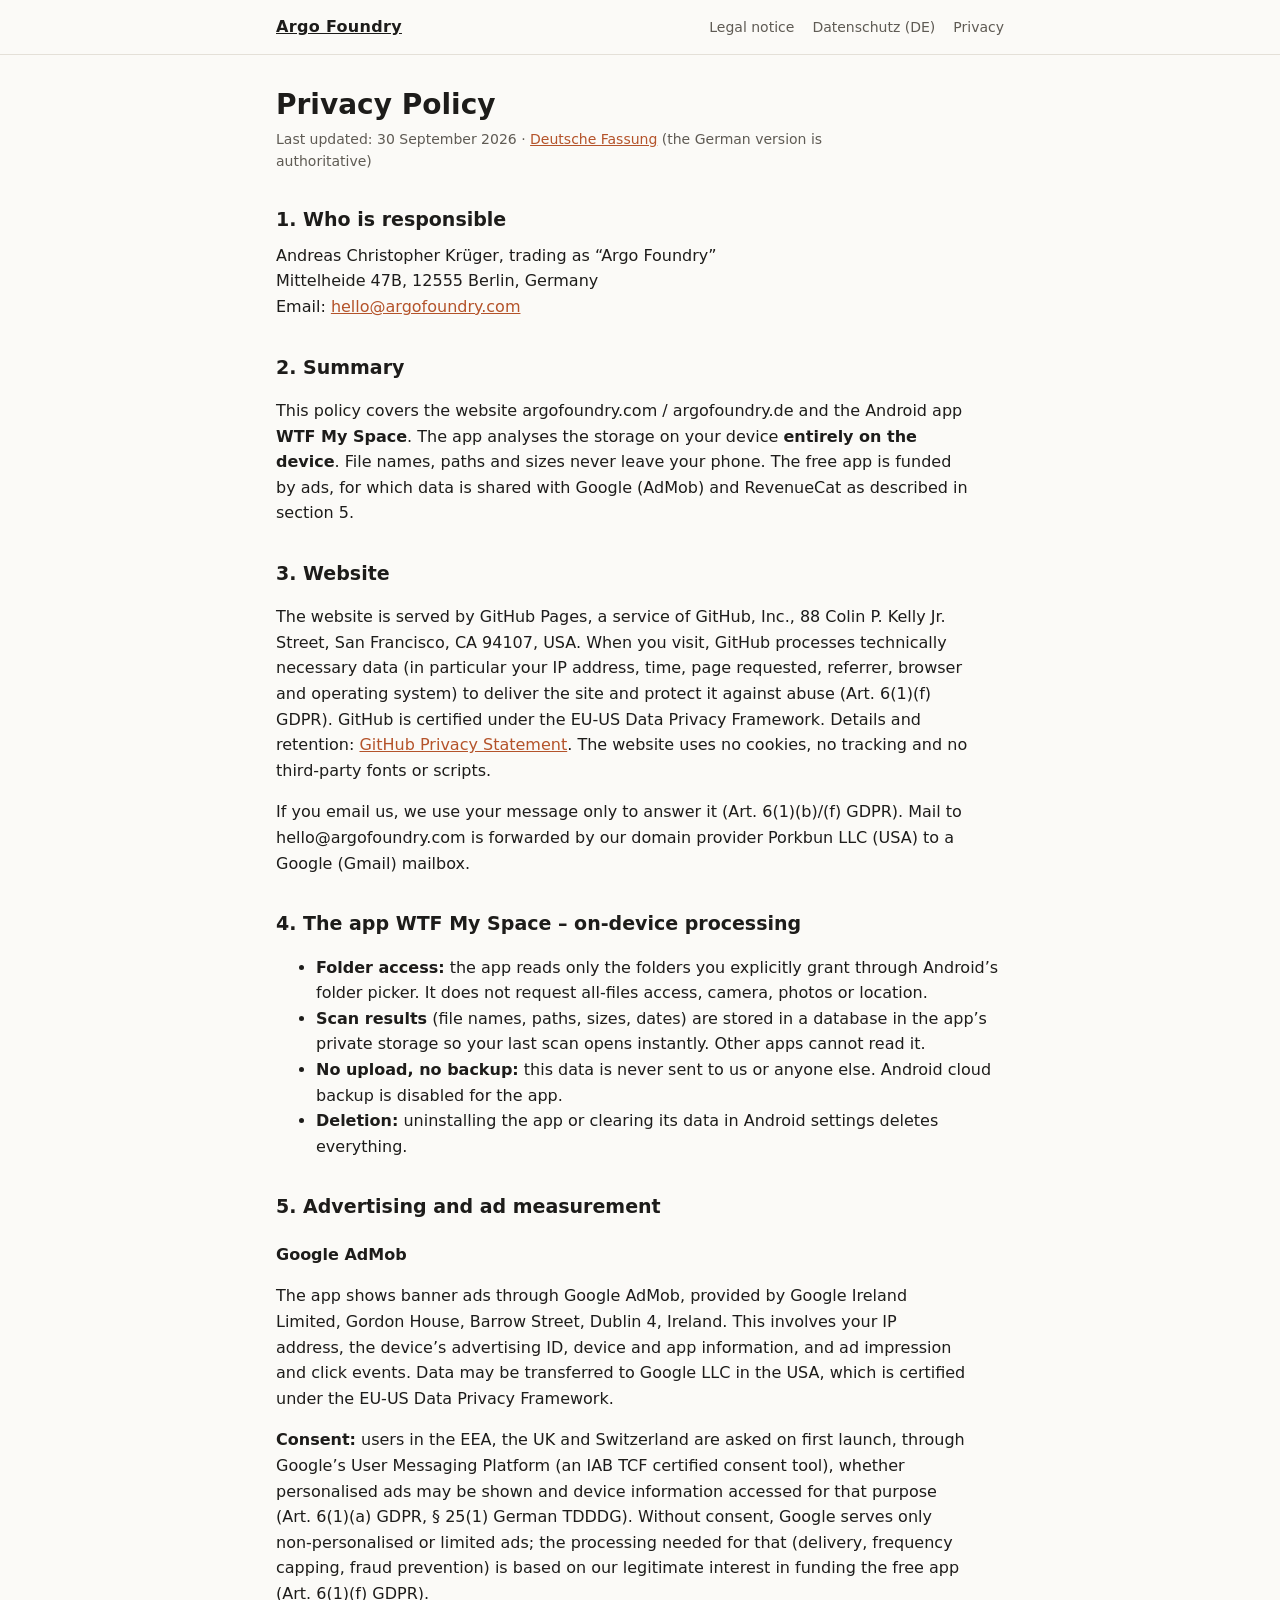
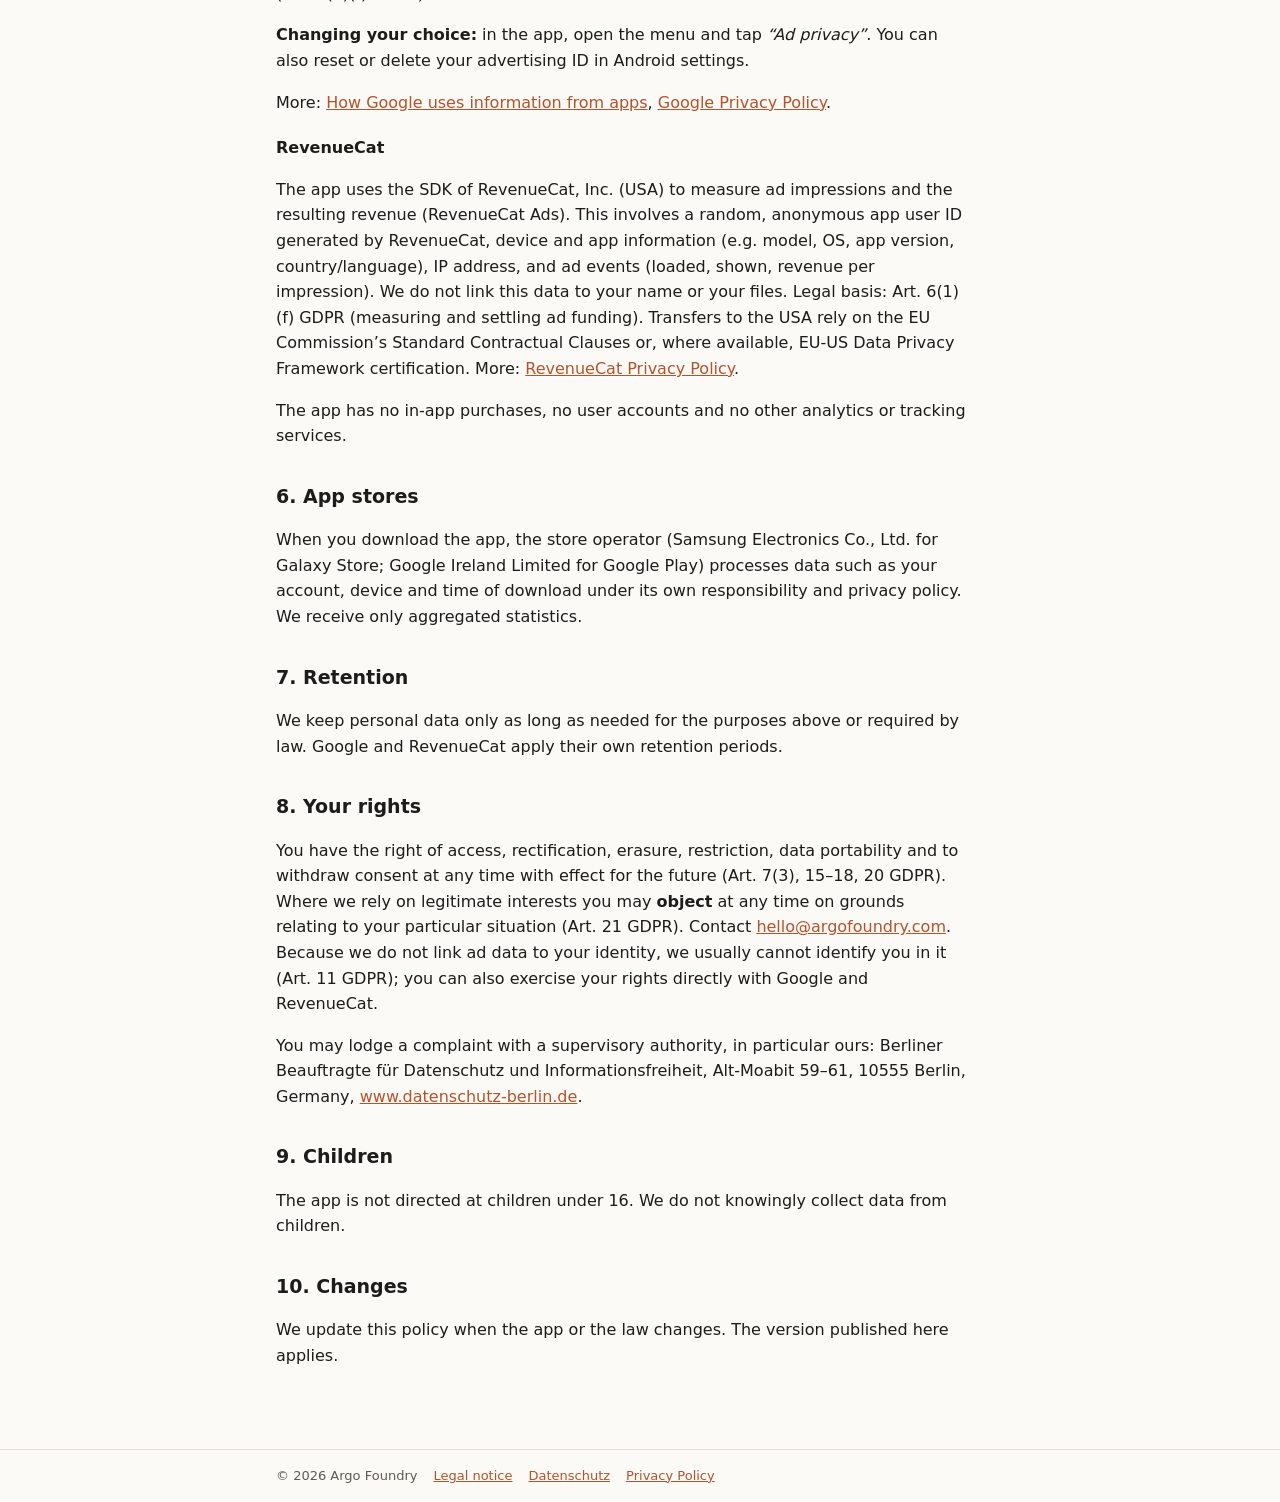
==== privacy.html @ 35dfd32a "Argo Foundry site: home, Impressum, Datenschutz, Privacy" ====
<!doctype html>
<html lang="en">
<head>
<meta charset="utf-8">
<meta name="viewport" content="width=device-width, initial-scale=1">
<title>Privacy Policy – Argo Foundry</title>
<link rel="stylesheet" href="style.css">
</head>
<body>
<header class="site"><nav>
  <a class="brand" href="index.html">Argo Foundry</a>
  <a href="impressum.html">Legal notice</a>
  <a href="datenschutz.html">Datenschutz (DE)</a>
  <a href="privacy.html">Privacy</a>
</nav></header>
<main>
<h1>Privacy Policy</h1>
<p class="meta">Last updated: 30 September 2026 · <a href="datenschutz.html">Deutsche Fassung</a> (the German version is authoritative)</p>

<h2>1. Who is responsible</h2>
<address>
Andreas Christopher Krüger, trading as “Argo Foundry”<br>
Mittelheide 47B, 12555 Berlin, Germany<br>
Email: <a href="mailto:hello@argofoundry.com">hello@argofoundry.com</a>
</address>

<h2>2. Summary</h2>
<p>This policy covers the website argofoundry.com / argofoundry.de and the Android app <strong>WTF My Space</strong>. The app analyses the storage on your device <strong>entirely on the device</strong>. File names, paths and sizes never leave your phone. The free app is funded by ads, for which data is shared with Google (AdMob) and RevenueCat as described in section 5.</p>

<h2>3. Website</h2>
<p>The website is served by GitHub Pages, a service of GitHub, Inc., 88 Colin P. Kelly Jr. Street, San Francisco, CA 94107, USA. When you visit, GitHub processes technically necessary data (in particular your IP address, time, page requested, referrer, browser and operating system) to deliver the site and protect it against abuse (Art. 6(1)(f) GDPR). GitHub is certified under the EU-US Data Privacy Framework. Details and retention: <a href="https://docs.github.com/en/site-policy/privacy-policies/github-general-privacy-statement">GitHub Privacy Statement</a>. The website uses no cookies, no tracking and no third-party fonts or scripts.</p>
<p>If you email us, we use your message only to answer it (Art. 6(1)(b)/(f) GDPR). Mail to hello@argofoundry.com is forwarded by our domain provider Porkbun LLC (USA) to a Google (Gmail) mailbox.</p>

<h2>4. The app WTF My Space – on-device processing</h2>
<ul>
  <li><strong>Folder access:</strong> the app reads only the folders you explicitly grant through Android’s folder picker. It does not request all-files access, camera, photos or location.</li>
  <li><strong>Scan results</strong> (file names, paths, sizes, dates) are stored in a database in the app’s private storage so your last scan opens instantly. Other apps cannot read it.</li>
  <li><strong>No upload, no backup:</strong> this data is never sent to us or anyone else. Android cloud backup is disabled for the app.</li>
  <li><strong>Deletion:</strong> uninstalling the app or clearing its data in Android settings deletes everything.</li>
</ul>

<h2>5. Advertising and ad measurement</h2>
<h3>Google AdMob</h3>
<p>The app shows banner ads through Google AdMob, provided by Google Ireland Limited, Gordon House, Barrow Street, Dublin 4, Ireland. This involves your IP address, the device’s advertising ID, device and app information, and ad impression and click events. Data may be transferred to Google LLC in the USA, which is certified under the EU-US Data Privacy Framework.</p>
<p><strong>Consent:</strong> users in the EEA, the UK and Switzerland are asked on first launch, through Google’s User Messaging Platform (an IAB TCF certified consent tool), whether personalised ads may be shown and device information accessed for that purpose (Art. 6(1)(a) GDPR, § 25(1) German TDDDG). Without consent, Google serves only non-personalised or limited ads; the processing needed for that (delivery, frequency capping, fraud prevention) is based on our legitimate interest in funding the free app (Art. 6(1)(f) GDPR).</p>
<p><strong>Changing your choice:</strong> in the app, open the menu and tap <em>“Ad privacy”</em>. You can also reset or delete your advertising ID in Android settings.</p>
<p>More: <a href="https://policies.google.com/technologies/partner-sites">How Google uses information from apps</a>, <a href="https://policies.google.com/privacy">Google Privacy Policy</a>.</p>

<h3>RevenueCat</h3>
<p>The app uses the SDK of RevenueCat, Inc. (USA) to measure ad impressions and the resulting revenue (RevenueCat Ads). This involves a random, anonymous app user ID generated by RevenueCat, device and app information (e.g. model, OS, app version, country/language), IP address, and ad events (loaded, shown, revenue per impression). We do not link this data to your name or your files. Legal basis: Art. 6(1)(f) GDPR (measuring and settling ad funding). Transfers to the USA rely on the EU Commission’s Standard Contractual Clauses or, where available, EU-US Data Privacy Framework certification. More: <a href="https://www.revenuecat.com/privacy">RevenueCat Privacy Policy</a>.</p>
<p>The app has no in-app purchases, no user accounts and no other analytics or tracking services.</p>

<h2>6. App stores</h2>
<p>When you download the app, the store operator (Samsung Electronics Co., Ltd. for Galaxy Store; Google Ireland Limited for Google Play) processes data such as your account, device and time of download under its own responsibility and privacy policy. We receive only aggregated statistics.</p>

<h2>7. Retention</h2>
<p>We keep personal data only as long as needed for the purposes above or required by law. Google and RevenueCat apply their own retention periods.</p>

<h2>8. Your rights</h2>
<p>You have the right of access, rectification, erasure, restriction, data portability and to withdraw consent at any time with effect for the future (Art. 7(3), 15–18, 20 GDPR). Where we rely on legitimate interests you may <strong>object</strong> at any time on grounds relating to your particular situation (Art. 21 GDPR). Contact <a href="mailto:hello@argofoundry.com">hello@argofoundry.com</a>. Because we do not link ad data to your identity, we usually cannot identify you in it (Art. 11 GDPR); you can also exercise your rights directly with Google and RevenueCat.</p>
<p>You may lodge a complaint with a supervisory authority, in particular ours: Berliner Beauftragte für Datenschutz und Informationsfreiheit, Alt-Moabit 59–61, 10555 Berlin, Germany, <a href="https://www.datenschutz-berlin.de">www.datenschutz-berlin.de</a>.</p>

<h2>9. Children</h2>
<p>The app is not directed at children under 16. We do not knowingly collect data from children.</p>

<h2>10. Changes</h2>
<p>We update this policy when the app or the law changes. The version published here applies.</p>
</main>
<footer class="site"><div>
  <span>© 2026 Argo Foundry</span>
  <a href="impressum.html">Legal notice</a>
  <a href="datenschutz.html">Datenschutz</a>
  <a href="privacy.html">Privacy Policy</a>
</div></footer>
</body>
</html>
---- style.css ----
:root {
  --bg: #fbfaf7;
  --fg: #1d1c1a;
  --muted: #5f5b54;
  --line: #e4e0d8;
  --accent: #b4532a;
  color-scheme: light dark;
}
@media (prefers-color-scheme: dark) {
  :root {
    --bg: #151412;
    --fg: #ece9e3;
    --muted: #a39e95;
    --line: #2d2b27;
    --accent: #e8875c;
  }
}
* { box-sizing: border-box; }
html { -webkit-text-size-adjust: 100%; }
body {
  margin: 0;
  background: var(--bg);
  color: var(--fg);
  font: 16px/1.6 system-ui, -apple-system, "Segoe UI", Roboto, sans-serif;
}
main { max-width: 760px; margin: 0 auto; padding: 32px 16px 64px; }
header.site { border-bottom: 1px solid var(--line); }
header.site nav {
  max-width: 760px; margin: 0 auto; padding: 14px 16px;
  display: flex; gap: 18px; flex-wrap: wrap; align-items: baseline;
}
header.site .brand { font-weight: 700; letter-spacing: .02em; margin-right: auto; color: var(--fg); }
a { color: var(--accent); }
header.site a:not(.brand) { color: var(--muted); text-decoration: none; font-size: 14px; }
header.site a:hover { text-decoration: underline; }
h1 { font-size: 28px; line-height: 1.25; margin: 0 0 6px; }
h2 { font-size: 19px; margin: 32px 0 8px; }
h3 { font-size: 16px; margin: 20px 0 6px; }
p, li { max-width: 68ch; }
.meta { color: var(--muted); font-size: 14px; margin: 0 0 24px; }
address { font-style: normal; }
table { border-collapse: collapse; width: 100%; font-size: 14px; margin: 8px 0 16px; }
th, td { text-align: left; vertical-align: top; padding: 8px 10px; border-bottom: 1px solid var(--line); }
th { color: var(--muted); font-weight: 600; }
.table-wrap { overflow-x: auto; }
footer.site { border-top: 1px solid var(--line); color: var(--muted); font-size: 13px; }
footer.site div { max-width: 760px; margin: 0 auto; padding: 16px; display: flex; gap: 16px; flex-wrap: wrap; }
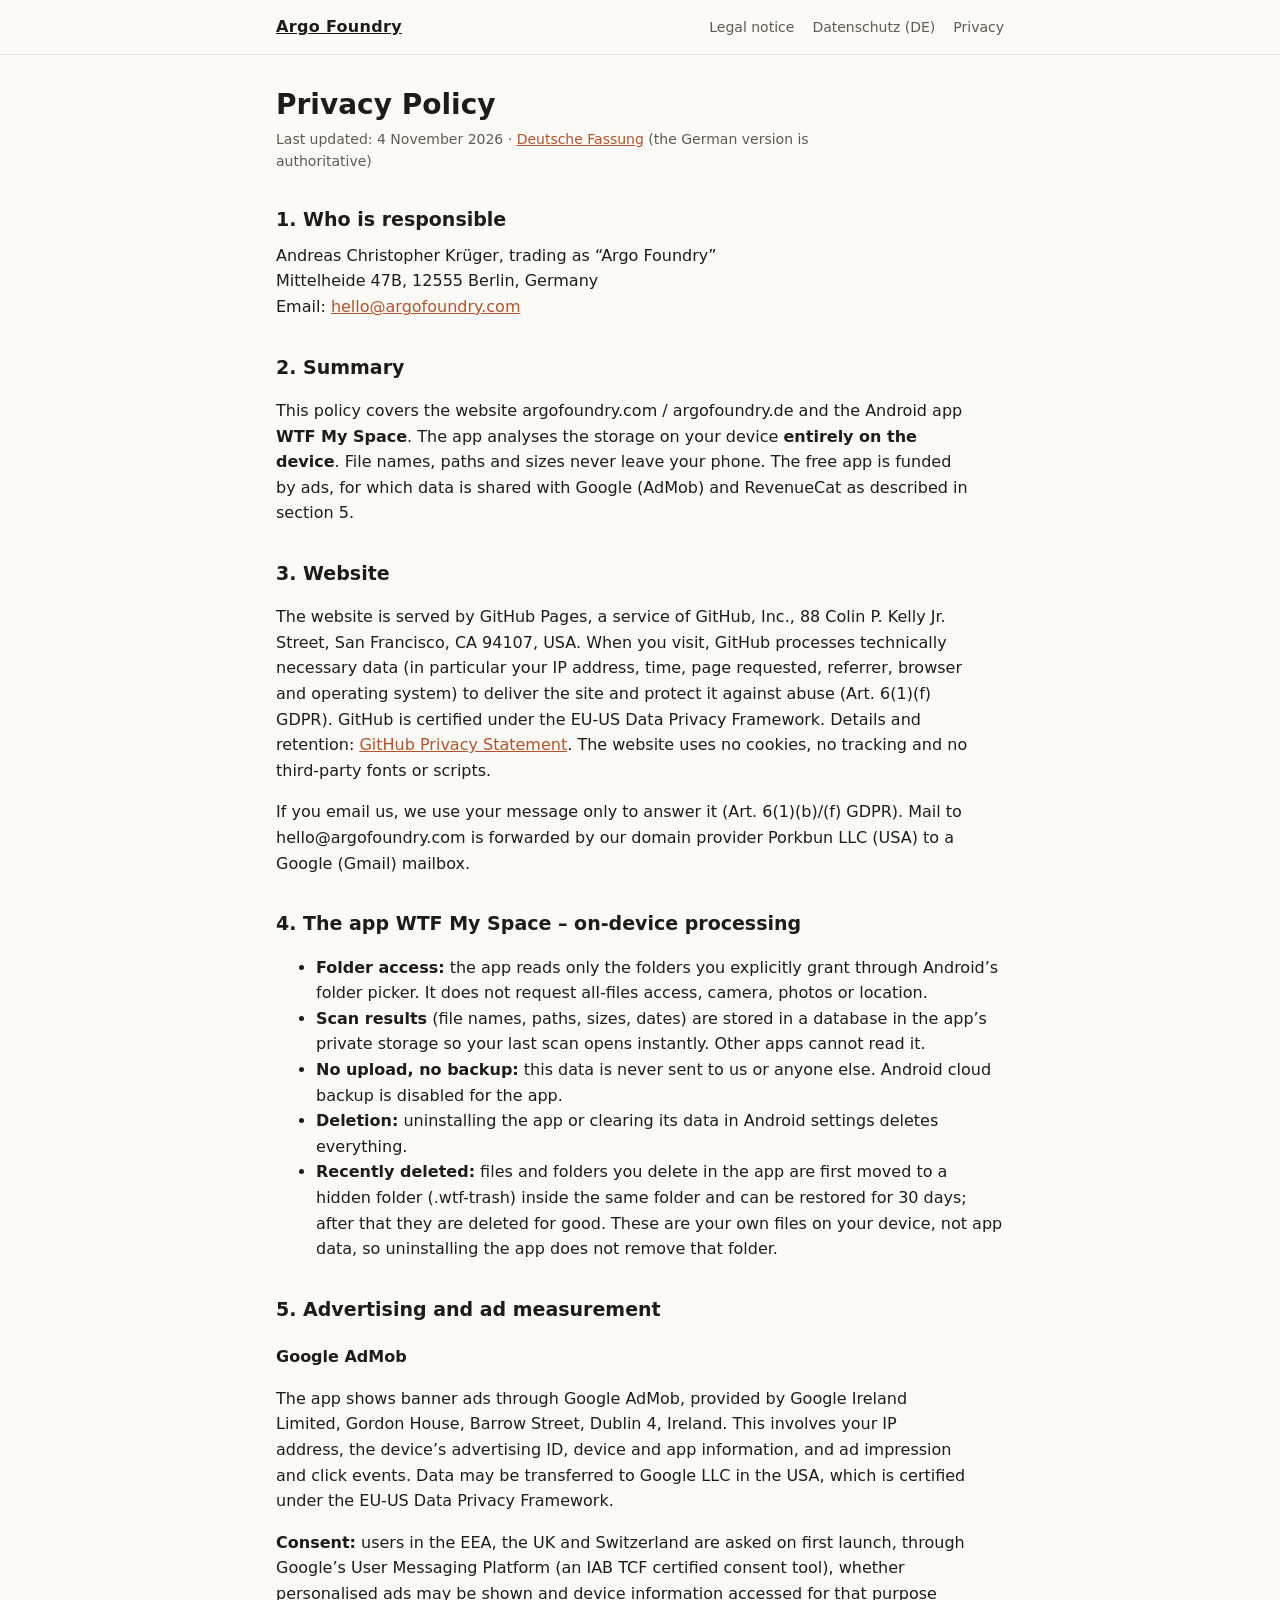
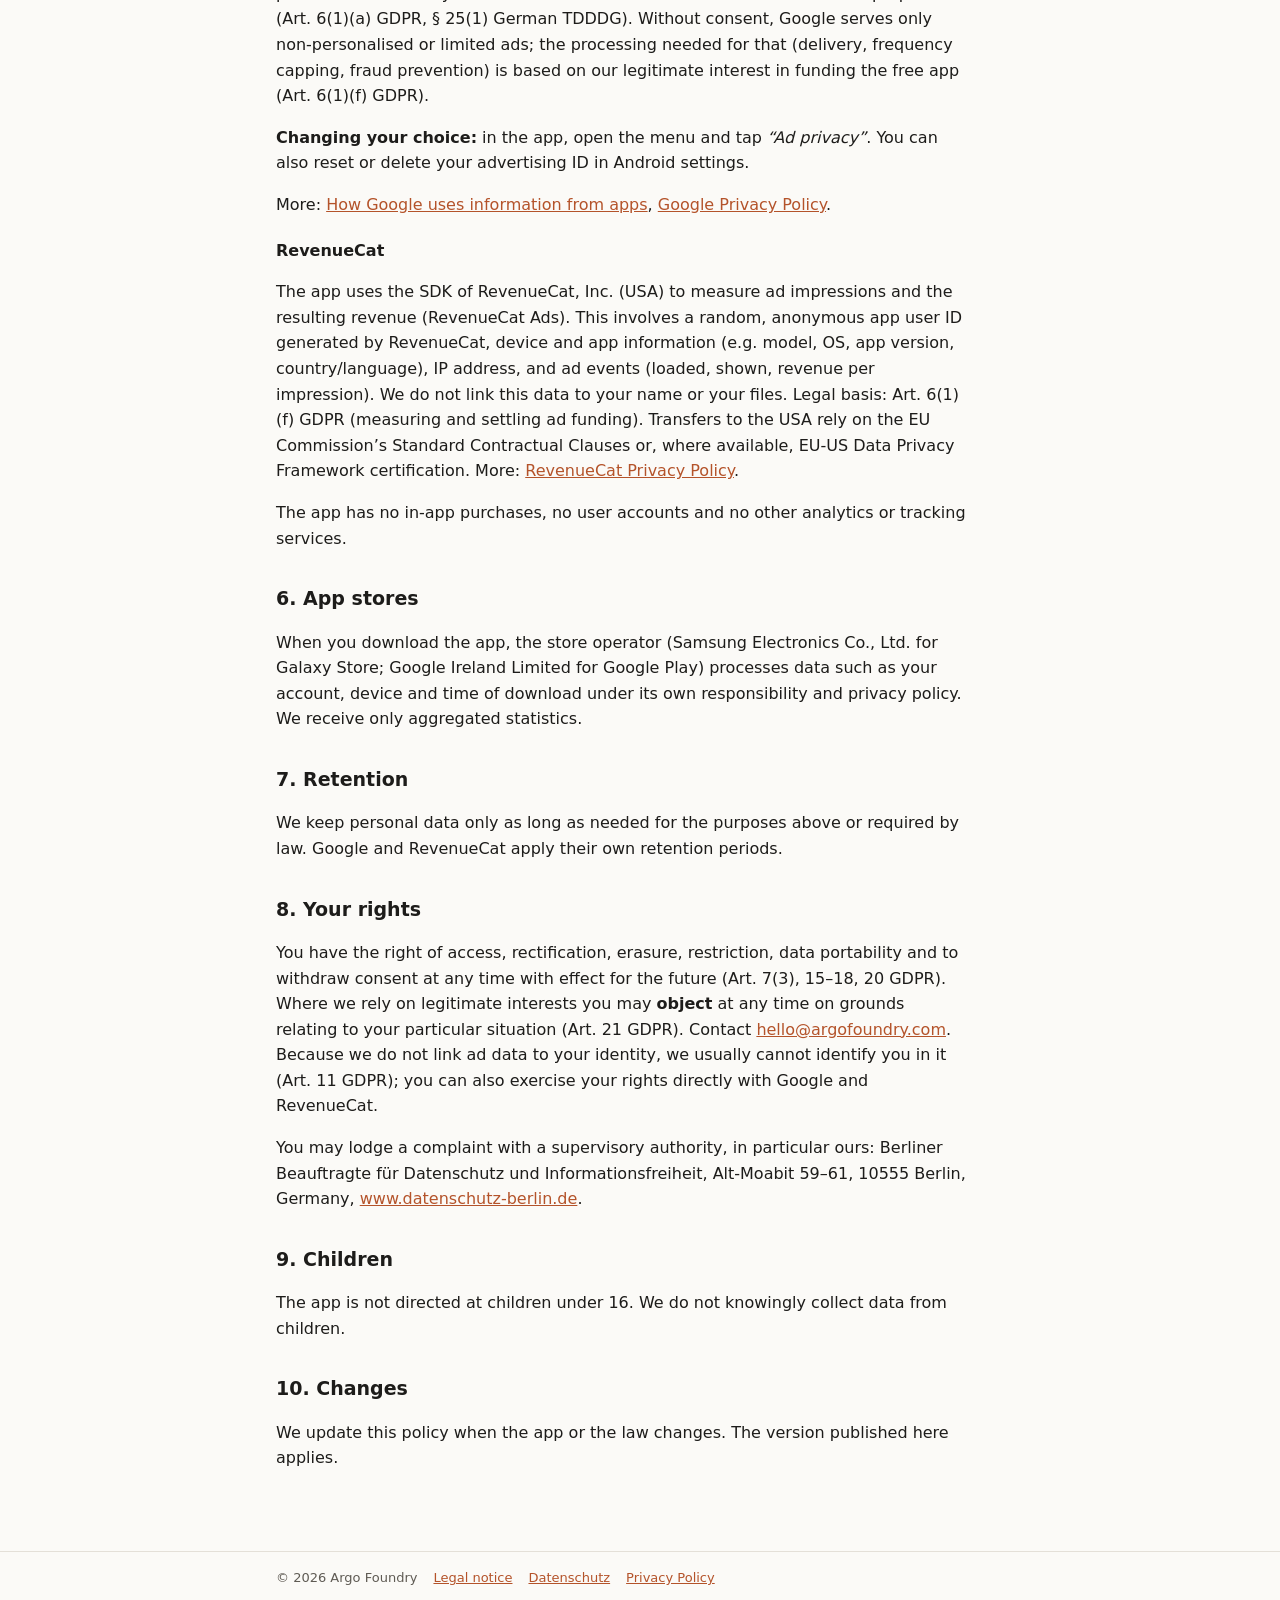
==== commit 5184037b: "Privacy: app trash (Recently deleted, .wtf-trash, 30 days, stays after uninstall) Additive: one new " ====
--- a/privacy.html
+++ b/privacy.html
@@ -15,7 +15,7 @@
 </nav></header>
 <main>
 <h1>Privacy Policy</h1>
-<p class="meta">Last updated: 30 September 2026 · <a href="datenschutz.html">Deutsche Fassung</a> (the German version is authoritative)</p>
+<p class="meta">Last updated: 4 November 2026 · <a href="datenschutz.html">Deutsche Fassung</a> (the German version is authoritative)</p>
 
 <h2>1. Who is responsible</h2>
 <address>
@@ -37,6 +37,7 @@
   <li><strong>Scan results</strong> (file names, paths, sizes, dates) are stored in a database in the app’s private storage so your last scan opens instantly. Other apps cannot read it.</li>
   <li><strong>No upload, no backup:</strong> this data is never sent to us or anyone else. Android cloud backup is disabled for the app.</li>
   <li><strong>Deletion:</strong> uninstalling the app or clearing its data in Android settings deletes everything.</li>
+  <li><strong>Recently deleted:</strong> files and folders you delete in the app are first moved to a hidden folder (.wtf-trash) inside the same folder and can be restored for 30 days; after that they are deleted for good. These are your own files on your device, not app data, so uninstalling the app does not remove that folder.</li>
 </ul>
 
 <h2>5. Advertising and ad measurement</h2>
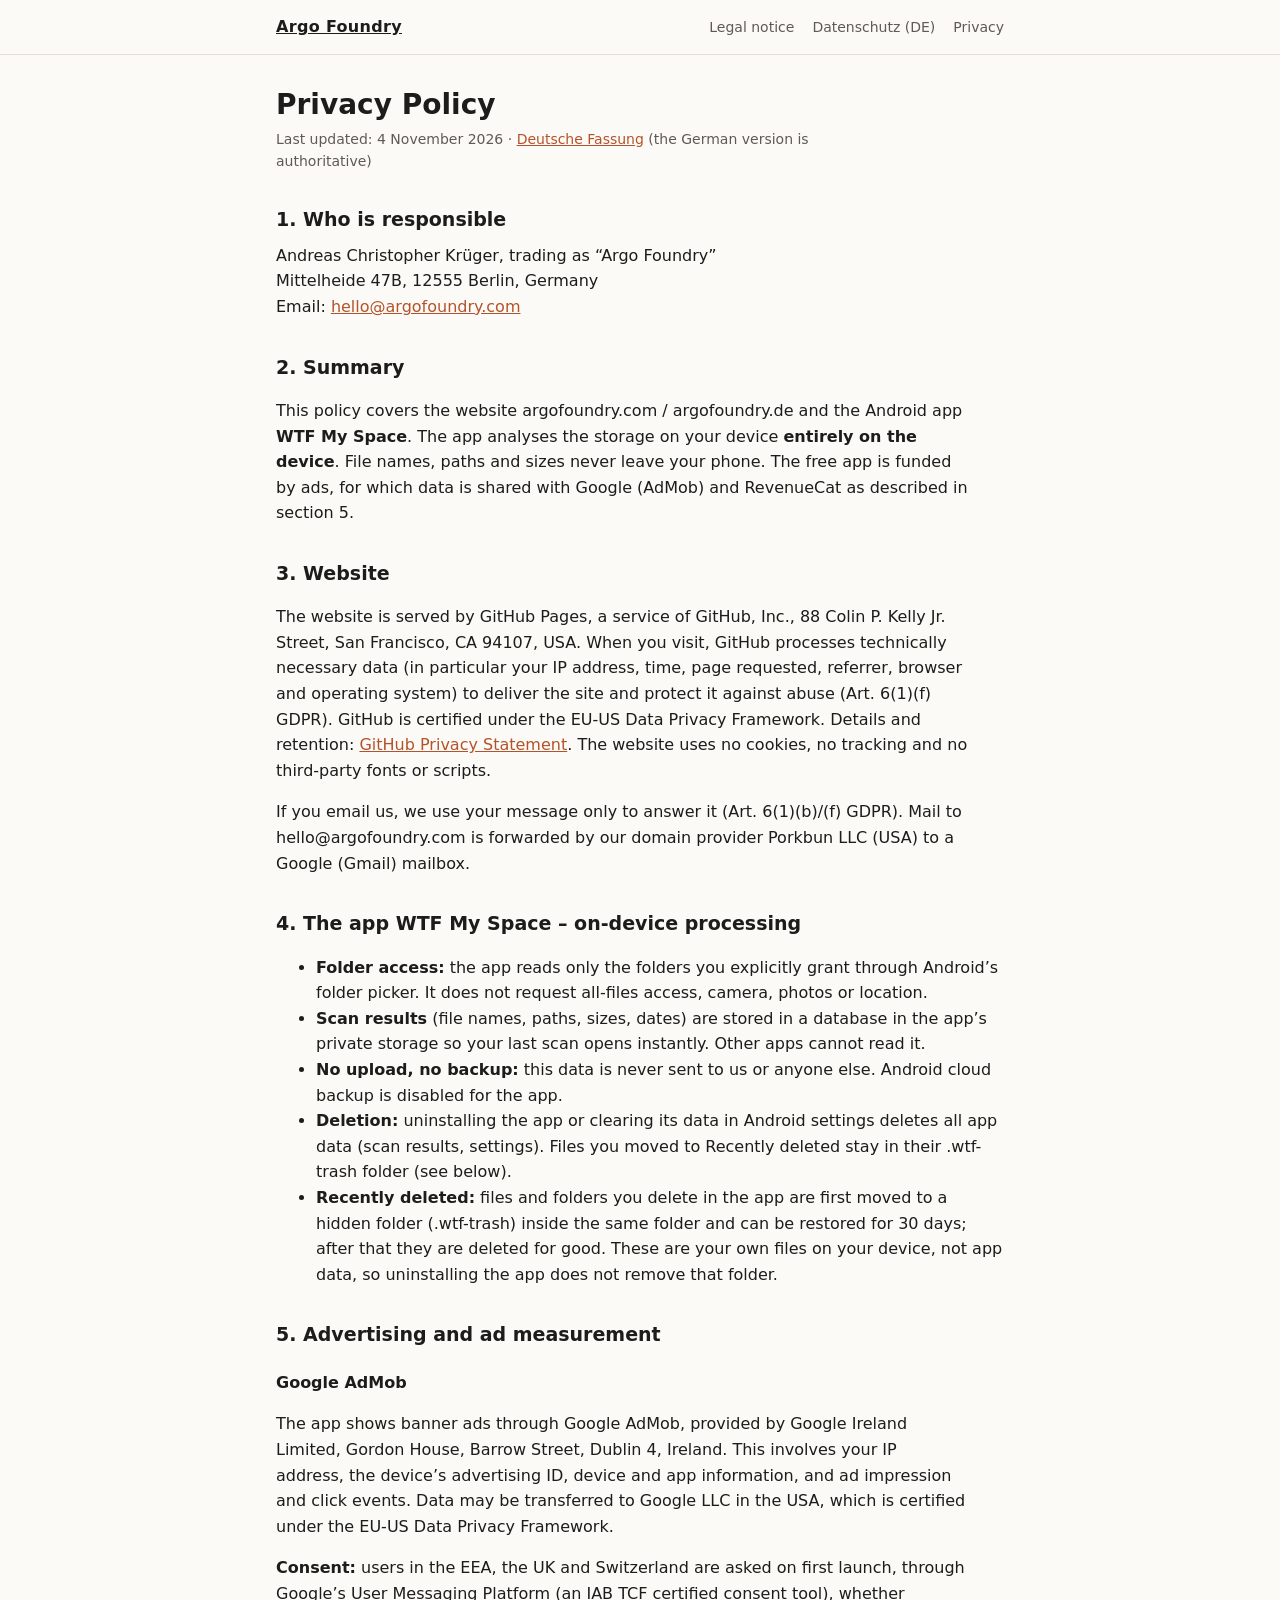
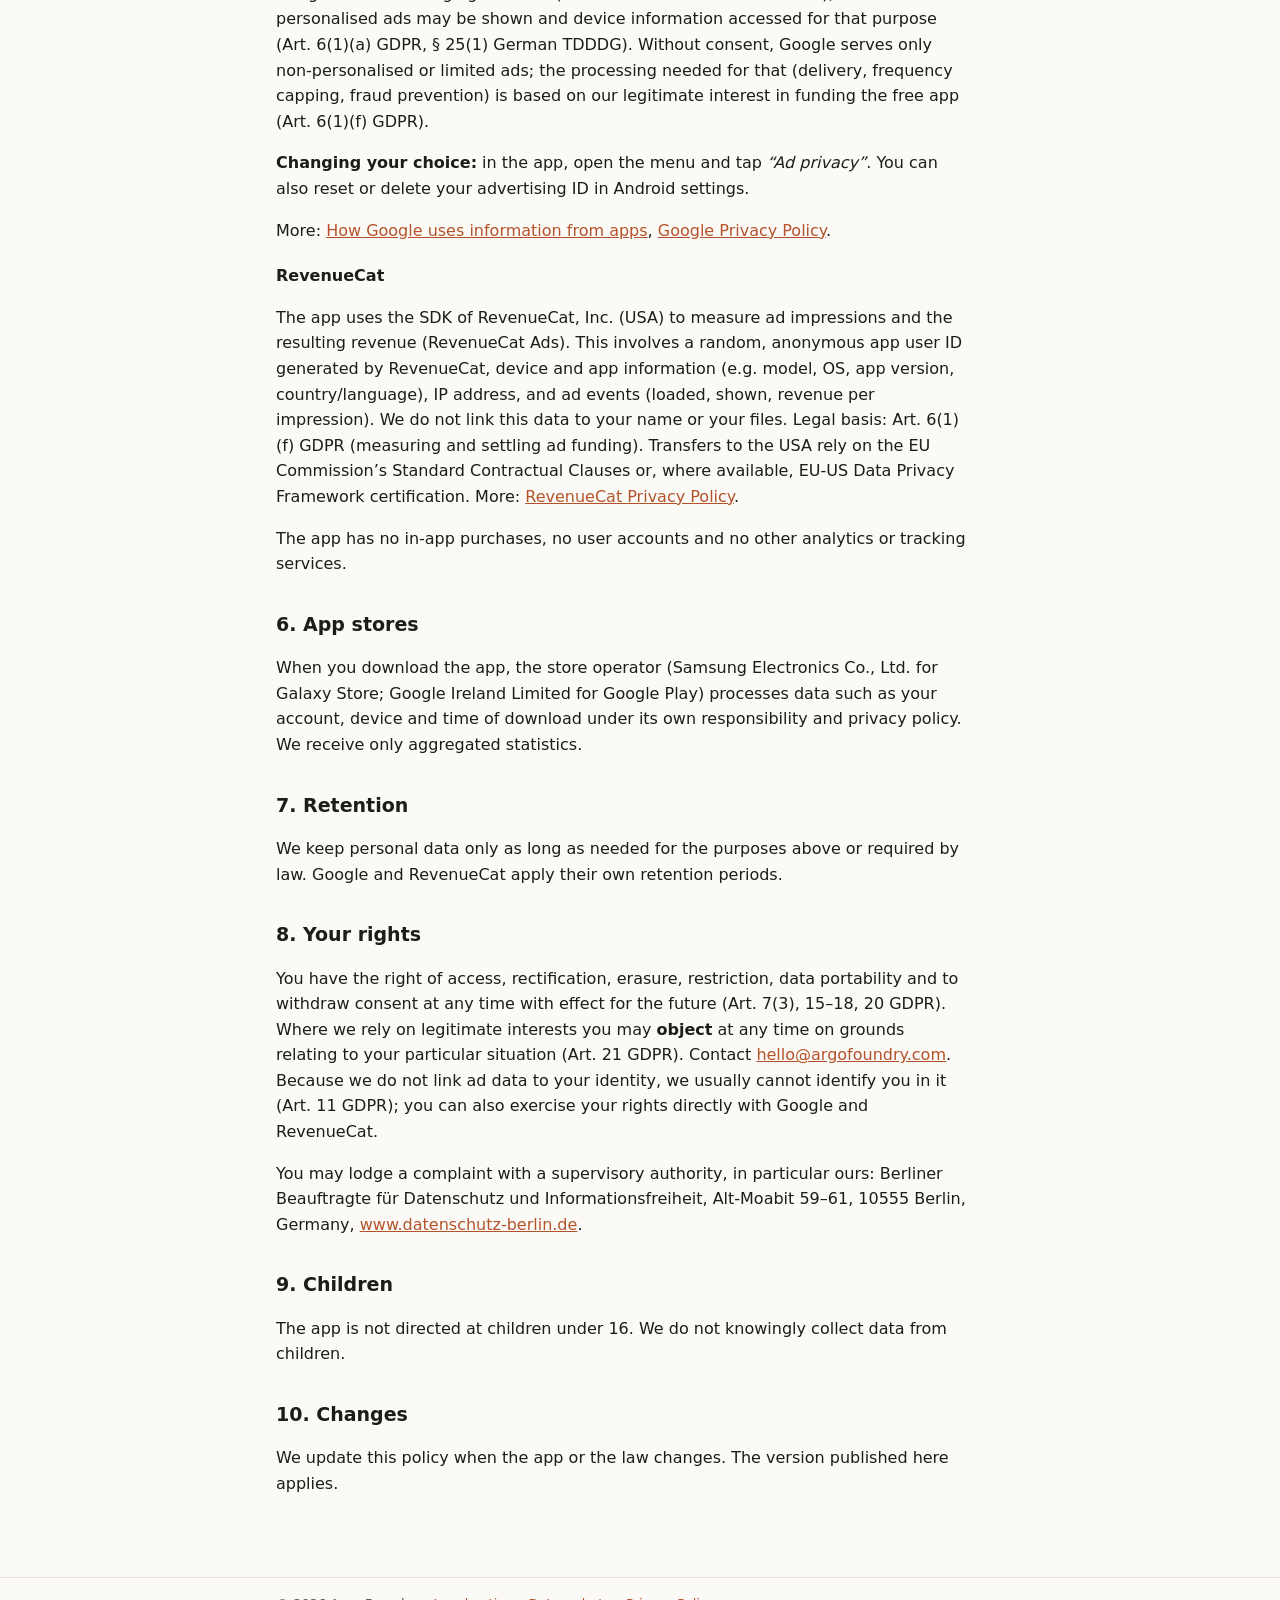
==== commit 30a88315: "Privacy: Deletion item names app data; trashed files stay in .wtf-trash Owner OK 2026-11-04 (correct" ====
--- a/privacy.html
+++ b/privacy.html
@@ -36,7 +36,7 @@
   <li><strong>Folder access:</strong> the app reads only the folders you explicitly grant through Android’s folder picker. It does not request all-files access, camera, photos or location.</li>
   <li><strong>Scan results</strong> (file names, paths, sizes, dates) are stored in a database in the app’s private storage so your last scan opens instantly. Other apps cannot read it.</li>
   <li><strong>No upload, no backup:</strong> this data is never sent to us or anyone else. Android cloud backup is disabled for the app.</li>
-  <li><strong>Deletion:</strong> uninstalling the app or clearing its data in Android settings deletes everything.</li>
+  <li><strong>Deletion:</strong> uninstalling the app or clearing its data in Android settings deletes all app data (scan results, settings). Files you moved to Recently deleted stay in their .wtf-trash folder (see below).</li>
   <li><strong>Recently deleted:</strong> files and folders you delete in the app are first moved to a hidden folder (.wtf-trash) inside the same folder and can be restored for 30 days; after that they are deleted for good. These are your own files on your device, not app data, so uninstalling the app does not remove that folder.</li>
 </ul>
 
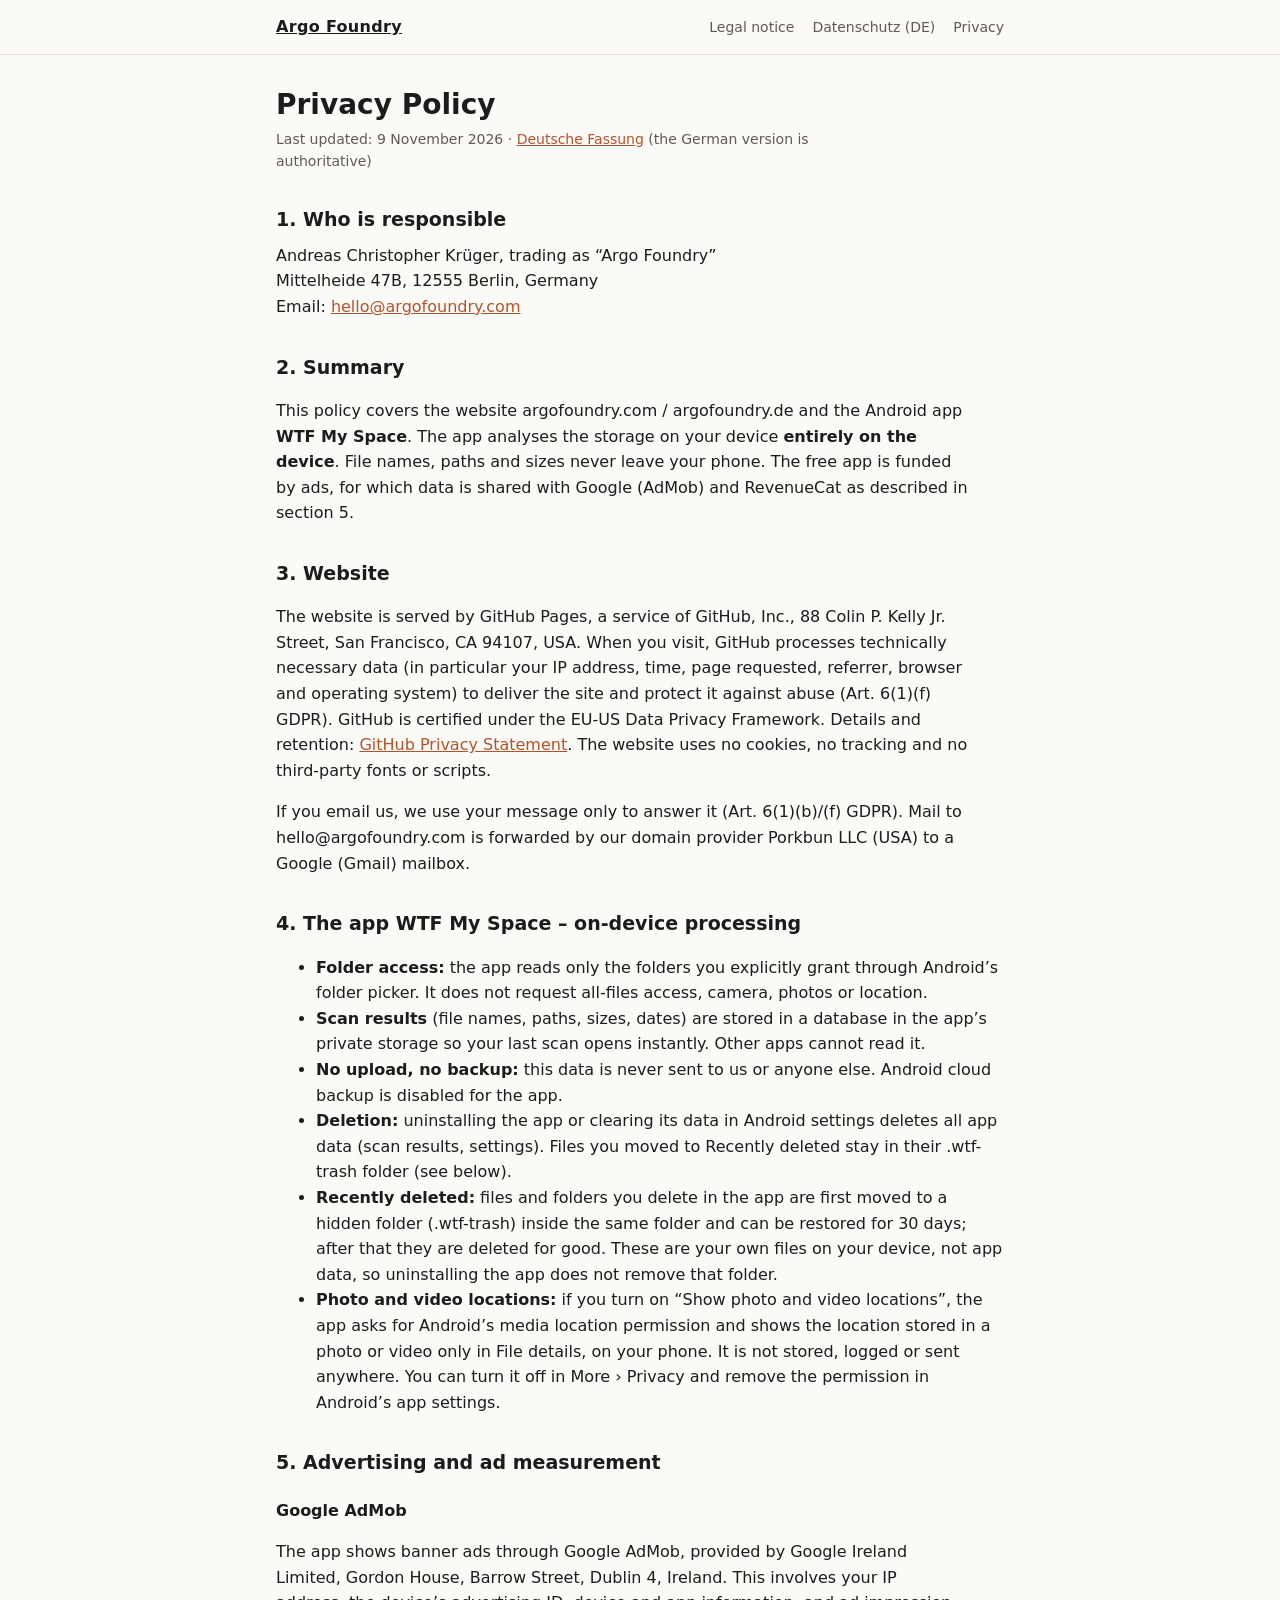
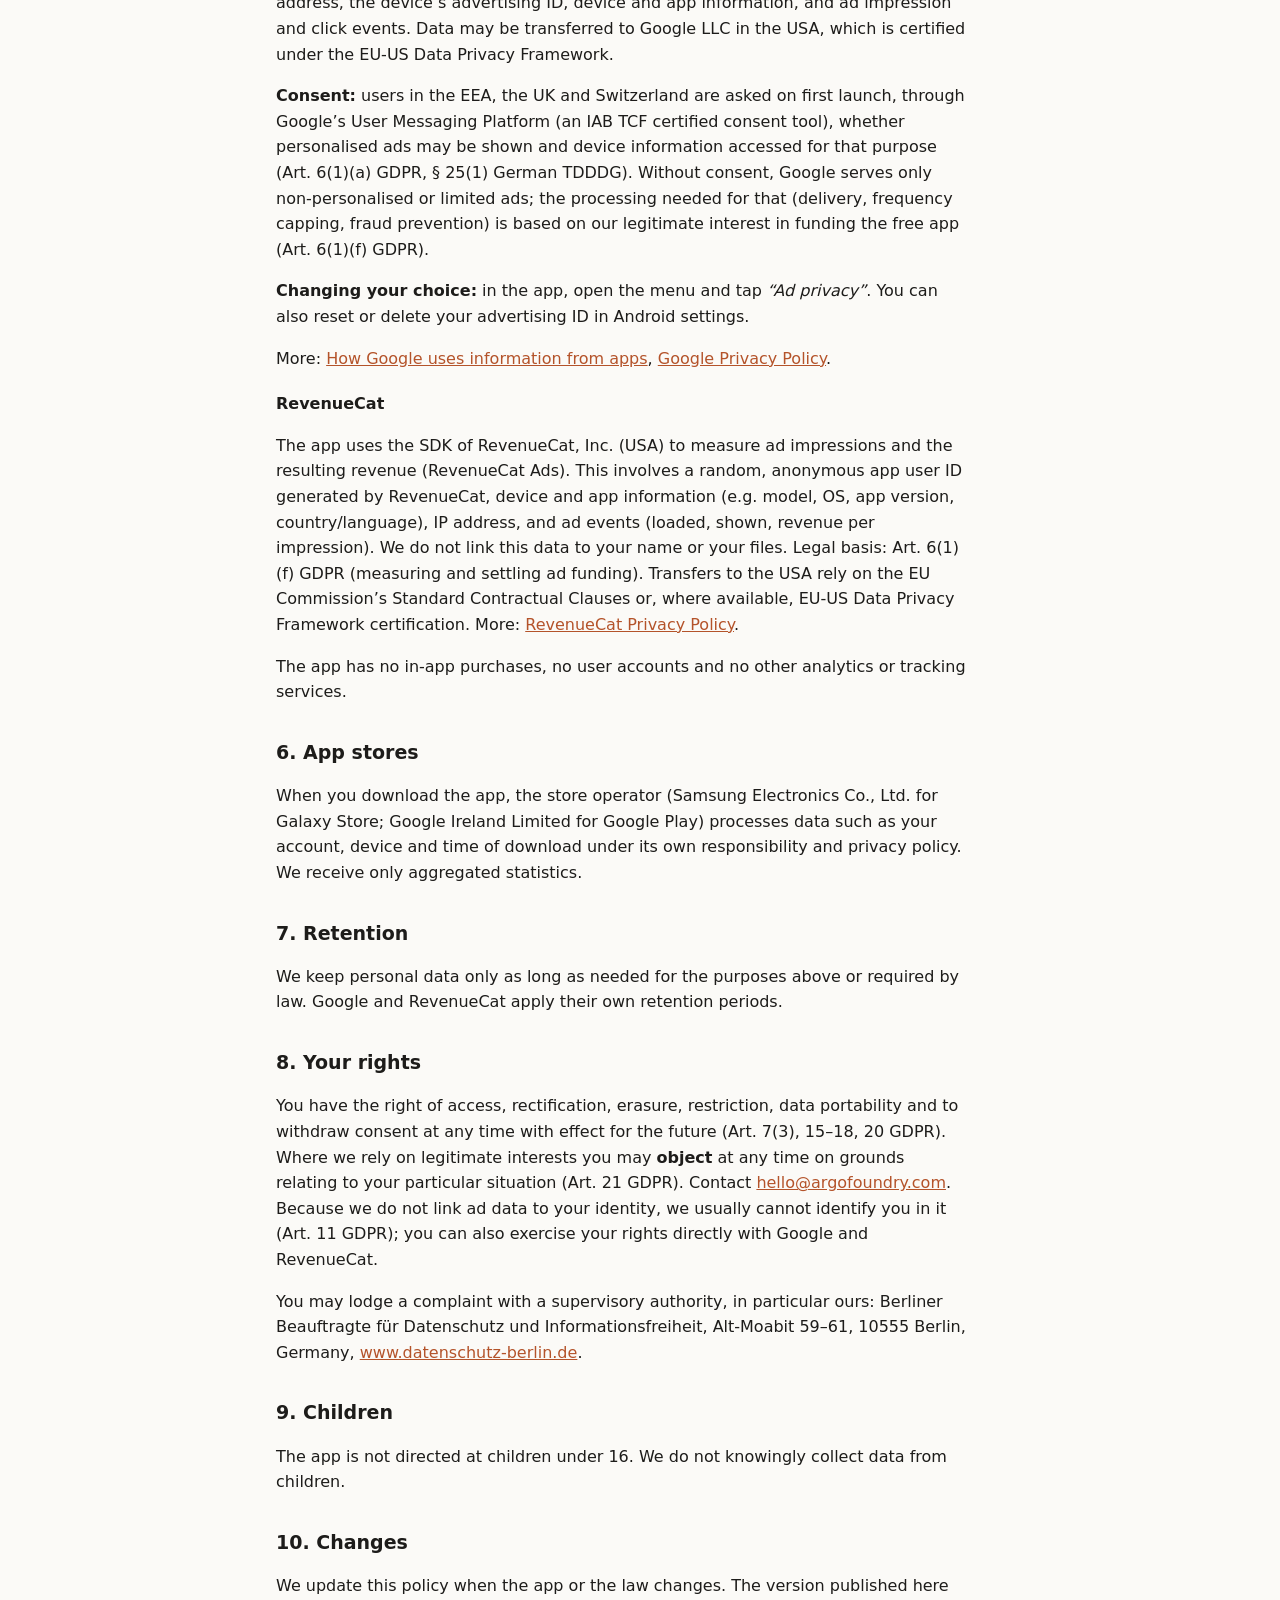
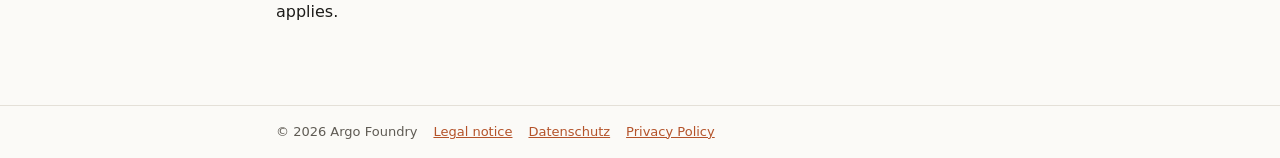
==== commit b1c62e4a: "Privacy: photo and video locations (opt-in, on-device only) Adds one item to section 4 in privacy.ht" ====
--- a/privacy.html
+++ b/privacy.html
@@ -15,7 +15,7 @@
 </nav></header>
 <main>
 <h1>Privacy Policy</h1>
-<p class="meta">Last updated: 4 November 2026 · <a href="datenschutz.html">Deutsche Fassung</a> (the German version is authoritative)</p>
+<p class="meta">Last updated: 9 November 2026 · <a href="datenschutz.html">Deutsche Fassung</a> (the German version is authoritative)</p>
 
 <h2>1. Who is responsible</h2>
 <address>
@@ -38,6 +38,7 @@
   <li><strong>No upload, no backup:</strong> this data is never sent to us or anyone else. Android cloud backup is disabled for the app.</li>
   <li><strong>Deletion:</strong> uninstalling the app or clearing its data in Android settings deletes all app data (scan results, settings). Files you moved to Recently deleted stay in their .wtf-trash folder (see below).</li>
   <li><strong>Recently deleted:</strong> files and folders you delete in the app are first moved to a hidden folder (.wtf-trash) inside the same folder and can be restored for 30 days; after that they are deleted for good. These are your own files on your device, not app data, so uninstalling the app does not remove that folder.</li>
+  <li><strong>Photo and video locations:</strong> if you turn on “Show photo and video locations”, the app asks for Android’s media location permission and shows the location stored in a photo or video only in File details, on your phone. It is not stored, logged or sent anywhere. You can turn it off in More › Privacy and remove the permission in Android’s app settings.</li>
 </ul>
 
 <h2>5. Advertising and ad measurement</h2>
